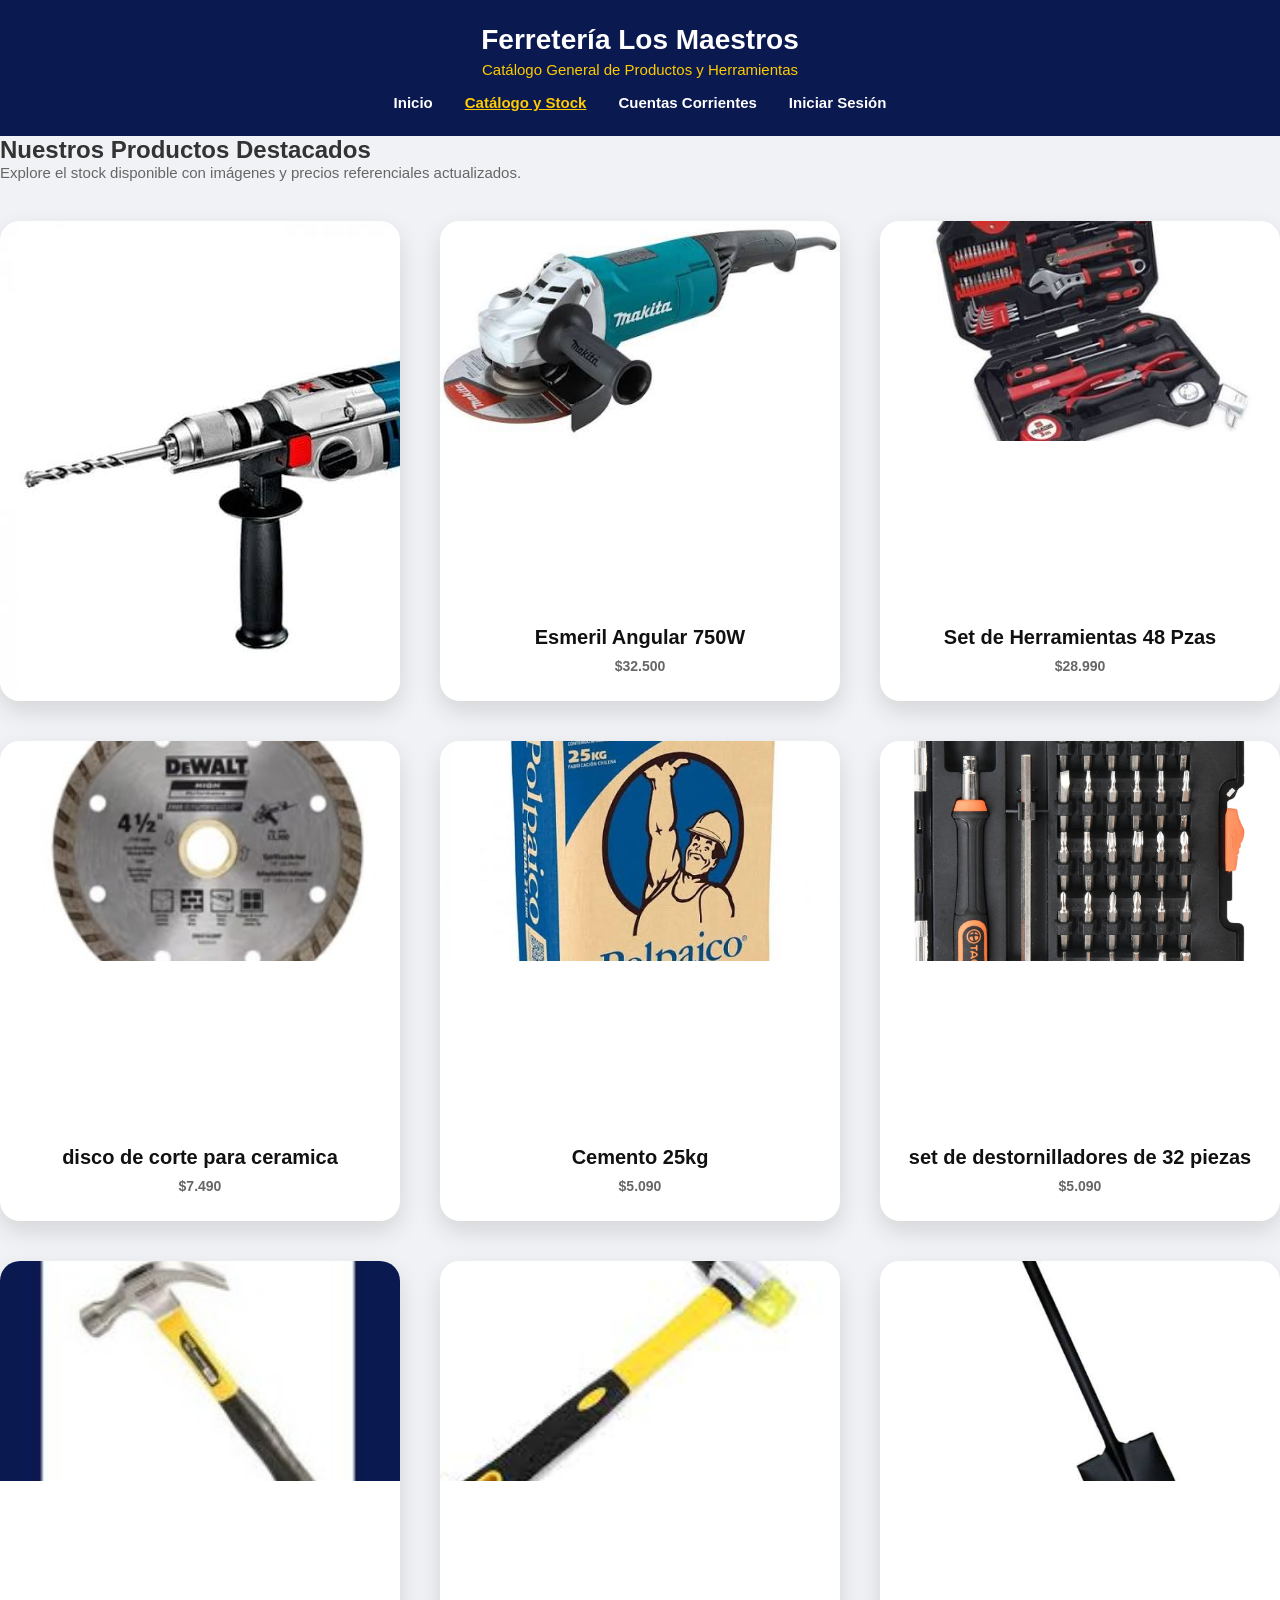
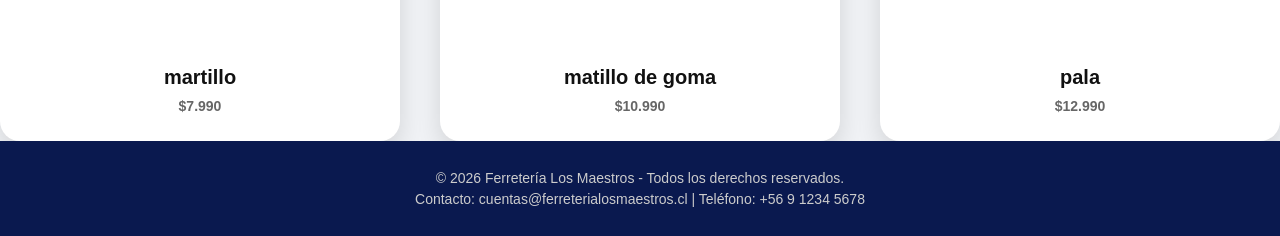
==== catalogo.html @ 4f28cb75 "termino de los html" ====
<!DOCTYPE html>
<html lang="es">
<head>
    <meta charset="UTF-8">
    <meta name="viewport" content="width=device-width, initial-scale=1.0">
    <title>Catálogo y Stock - Ferretería Los Maestros</title>
    <link rel="stylesheet" href="css/style.css">
    <script src="js/funciones.js" defer></script>
</head>
<body class="body-catalogo">

    <header class="site-header">
        <div class="header-container">
            <h1>Ferretería <strong>Los Maestros</strong></h1>
            <p>Catálogo General de Productos y Herramientas</p>
            
            <nav>
                <ul>
                    <li><a href="index.html">Inicio</a></li>
                    <li><a href="catalogo.html" class="active">Catálogo y Stock</a></li>
                    <li><a href="cuentas.html">Cuentas Corrientes</a></li>
                    <li><a href="login.html">Iniciar Sesión</a></li>
                </ul>
            </nav>
        </div>
    </header>

    <main class="menu-catalogo">
        <h2>Nuestros Productos Destacados</h2>
        <p class="sub-catalogo">Explore el stock disponible con imágenes y precios referenciales actualizados.</p>
        <div class="catalogo-grid">

            <article class="producto">
                <div class="producto-imgr">
                    <img src="img/taladro_percutor.jpg" alt="Taladro Percutor">
                </div>
                <div class="producto-info">
                    <h3>Taladro Percutor Profesional</h3>
                    <p class="precio">$45.990</p>
                </div>
            </article>

            <article class="producto">
                <div class="producto-img">
                    <img src="img/esmeril_angular.jpg" alt="Esmeril Angular">
                </div>
                <div class="producto-info">
                    <h3>Esmeril Angular 750W</h3>
                    <p class="precio">$32.500</p>
                </div>
            </article>

            <article class="producto">
                <div class="producto-img">
                    <img src="img/set_herramientas_48.jpg" alt="Set de Herramientas">
                </div>
                <div class="producto-info">
                    <h3>Set de Herramientas 48 Pzas</h3>
                    <p class="precio">$28.990</p>
                </div>
            </article>

           <article class="producto">
                <div class="producto-img">
                    <img src="img/disco_ceramica.jpg" alt="Set de Herramientas">
                </div>
                <div class="producto-info">
                    <h3>disco de corte para ceramica</h3>
                    <p class="precio">$7.490</p>
                </div>
            </article>

            <article class="producto">
                <div class="producto-img">
                    <img src="img/cemento_25kg.jpg" alt="Set de Herramientas">
                </div>
                <div class="producto-info">
                    <h3>Cemento 25kg</h3>
                    <p class="precio">$5.090</p>
                </div>
            </article>

            <article class="producto">
                <div class="producto-img">
                    <img src="img/destornilladores_32pz.jpg" alt="Set de Herramientas">
                </div>
                <div class="producto-info">
                    <h3>set de destornilladores de 32 piezas</h3>
                    <p class="precio">$5.090</p>
                </div>
            </article>

            <article class="producto">
                <div class="producto-img">
                    <img src="img/martillo.jpg" alt="Set de Herramientas">
                </div>
                <div class="producto-info">
                    <h3>martillo</h3>
                    <p class="precio">$7.990</p>
                </div>
            </article>

            <article class="producto">
                <div class="producto-img">
                    <img src="img/martillo-goma.jpg" alt="Set de Herramientas">
                </div>
                <div class="producto-info">
                    <h3>matillo de goma</h3>
                    <p class="precio">$10.990</p>
                </div>
            </article>

            <article class="producto">
                <div class="producto-img">
                    <img src="img/pala.jpg" alt="Set de Herramientas">
                </div>
                <div class="producto-info">
                    <h3>pala</h3>
                    <p class="precio">$12.990</p>
                </div>
            </article>

        </div>
    </main>

    <footer class="footer">
        <p>&copy; 2026 Ferretería Los Maestros - Todos los derechos reservados.</p>
        <p>Contacto: cuentas@ferreterialosmaestros.cl | Teléfono: +56 9 1234 5678</p>
    </footer>

</body>
</html>
---- css/style.css ----
* {
    box-sizing: border-box;
    margin: 0;
    padding: 0;
}

body {
    font-family: 'Segoe UI', Tahoma, Geneva, Verdana, sans-serif;
    background-color: #f0f2f5;
    color: #333;
    display: flex;
    flex-direction: column;
    min-height: 100vh;
}

/* encabezado */
.site-header {
    background-color: #0a194f;
    color: #ffffff;
    padding: 24px 32px;
    text-align: center;
}

.site-header h1 {
    margin: 0;
    font-size: 28px;
}

.site-header p {
    margin: 5px 0 16px 0;
    color: #ffcc00;
    font-size: 15px;
}

.site-header nav ul {
    list-style: none;
    padding: 0;
    margin: 0;
    display: flex;
    justify-content: center;
    gap: 32px;
}

.site-header nav a {
    color: #ffffff;
    text-decoration: none;
    font-size: 15px;
    font-weight: 600;
}

.site-header nav a:hover, 
.site-header nav a.active {
    color: #ffcc00;
    text-decoration: underline;
}

/* index (pagina principal*/
.main-index {
    flex: 1;
    max-width: 1200px;
    width: 100%;
    margin: 40px auto;
    padding: 0 24px;
    box-sizing: border-box;
    text-align: center;
}

.main-index h2 {
    color: #0a194f;
    font-size: 28px;
    margin-bottom: 8px;
}

.sub-index {
    color: #666;
    font-size: 15px;
    margin-bottom: 40px;
}

.index-grid {
    display: grid;
    grid-template-columns: repeat(auto-fit, minmax(360px, 1fr));
    gap: 40px;
    justify-content: center;
}

.index {
    background: #ffffff;
    border-radius: 20px;
    overflow: hidden;
    box-shadow: 0 10px 25px rgba(0, 0, 0, 0.12);
    display: flex;
    flex-direction: column;
    justify-content: space-between;
    width: 100%;
    max-width: 400px;
    height: 480px;
    margin: 0 auto;
    transition: transform 0.2s ease;
}

.index-card:hover {
    transform: translateY(-5px);
}

.index-img {
    width: 100%;
    height: 220px;
    background-color: #e2e8f0;
    overflow: hidden;
}

.index-img img {
    width: 100%;
    height: 100%;
    object-fit: cover;
}

.index-info {
    padding: 20px 24px 24px 24px;
    display: flex;
    flex-direction: column;
    align-items: center;
    gap: 8px;
    text-align: center;
}

.index-info h3 {
    margin: 0;
    font-size: 20px;
    color: #111;
    font-weight: 600;
}

.index-info p {
    color: #666;
    font-size: 14px;
    margin: 0 0 12px 0;
    line-height: 1.4;
}

.btn-index {
    background: #0a194f;
    color: #fff;
    text-decoration: none;
    padding: 10px 24px;
    font-size: 14px;
    font-weight: 600;
    border-radius: 6px;
    display: inline-block;
    transition: background 0.2s ease;
}

.btn-index:hover {
    background: #1e3a8a;
}

/* catalogo */
.main-catalogo {
    flex: 1;
    max-width: 1200px;
    width: 100%;
    margin: 40px auto;
    padding: 0 24px;
    box-sizing: border-box;
    text-align: center;
}

.main-catalogo h2 {
    color: #0a194f;
    font-size: 28px;
    margin-bottom: 8px;
}

.sub-catalogo {
    color: #666;
    font-size: 15px;
    margin-bottom: 40px;
}

.catalogo-grid {
    display: grid;
    grid-template-columns: repeat(auto-fit, minmax(360px, 1fr));
    gap: 40px;
    justify-content: center;
}

.producto {
    background: #ffffff;
    border-radius: 20px;
    overflow: hidden;
    box-shadow: 0 10px 25px rgba(0, 0, 0, 0.12);
    display: flex;
    flex-direction: column;
    justify-content: space-between;
    width: 100%;
    max-width: 400px;
    height: 480px;
    margin: 0 auto;
    transition: transform 0.2s ease;
}

.producto:hover {
    transform: translateY(-5px);
}

.producto-img {
    width: 100%;
    height: 220px;
    background-color: #e2e8f0;
    overflow: hidden;
}

.producto-img img {
    width: 100%;
    height: 100%;
    object-fit: cover;
}

.producto-info {
    padding: 20px 24px 24px 24px;
    display: flex;
    flex-direction: column;
    align-items: center;
    gap: 8px;
    text-align: center;
}

.producto-info h3 {
    margin: 0;
    font-size: 20px;
    color: #111;
    font-weight: 600;
}

.producto-info p {
    color: #666;
    font-size: 14px;
    margin: 0;
    line-height: 1.4;
}

.precio {
    font-size: 22px;
    font-weight: bold;
    color: #0a194f;
    margin: 4px 0;
}

.btn-catalogo {
    background: #0a194f;
    color: #fff;
    text-decoration: none;
    padding: 10px 24px;
    font-size: 14px;
    font-weight: 600;
    border-radius: 6px;
    display: inline-block;
    width: 100%;
    box-sizing: border-box;
    transition: background 0.2s ease;
}

.btn-catalogo:hover {
    background: #1e3a8a;
}

/* cuenta corriente */
.main-content {
    flex: 1;
    max-width: 1100px;
    width: 100%;
    margin: 40px auto;
    padding: 0 24px;
    box-sizing: border-box;
}

.seccion-cuentas h2 {
    color: #0a194f;
    font-size: 26px;
    margin-bottom: 5px;
}

.seccion-cuentas > p {
    color: #666;
    margin-bottom: 32px;
}

.resumen {
    display: grid;
    grid-template-columns: repeat(auto-fit, minmax(250px, 1fr));
    gap: 24px;
    margin-bottom: 40px;
}

.dato {
    background: #ffffff;
    padding: 24px;
    border-radius: 6px;
    box-shadow: 0 2px 8px rgba(0,0,0,0.08);
    border-left: 4px solid #0a194f;
}

.dato h3 {
    margin: 0 0 8px 0;
    font-size: 14px;
    color: #555;
    text-transform: uppercase;
}

.dato .monto {
    margin: 0;
    font-size: 24px;
    font-weight: bold;
    color: #0a194f;
}

.dato .monto.deuda {
    color: #e60000;
}

.dato .estado {
    margin: 0;
    font-size: 19px;
    font-weight: bold;
    color: #2e7d32;
}

.tabla-contenedor {
    background: #ffffff;
    padding: 24px;
    border-radius: 6px;
    box-shadow: 0 2px 8px rgba(0,0,0,0.08);
}

.tabla-contenedor h3 {
    margin-top: 0;
    margin-bottom: 20px;
    color: #0a194f;
    font-size: 19px;
}

.tabla-datos {
    width: 100%;
    border-collapse: collapse;
    text-align: left;
    font-size: 14px;
}

.tabla-datos th, 
.tabla-datos td {
    padding: 12px 16px;
    border-bottom: 1px solid #e0e0e0;
}

.tabla-datos th {
    background-color: #f8f9fa;
    color: #0a194f;
    font-weight: 600;
}

.tabla-datos .cargo {
    color: #e60000;
    font-weight: 600;
}

.tabla-datos .abono {
    color: #2e7d32;
    font-weight: 600;
}

/* login */
body.body-login {
    margin: 0;
    min-height: 100vh;
    display: flex;
    justify-content: center;
    align-items: center;
    background: linear-gradient(135deg, #0a194f 0%, #1e3a8a 100%);
}

.login-wrapper {
    display: flex;
    gap: 80px;
    max-width: 1150px;
    padding: 32px;
    box-sizing: border-box;
    align-items: center;
}

.login-left-column {
    display: flex;
    flex-direction: column;
}

.login-card {
    background: #fff;
    width: 440px;
    height: 440px;
    padding: 36px 44px;
    box-sizing: border-box;
    box-shadow: 0 4px 25px rgba(0,0,0,0.5);
    display: flex;
    flex-direction: column;
    justify-content: space-between;
}

.login-card h1 { 
    font-size: 22px; 
    color: #111; 
    margin: 0 0 8px 0; 
    font-weight: 600; 
}

.logo-texto { 
    font-size: 15px; 
    color: #0a194f; 
}

.login-card fieldset { 
    border: none; 
    padding: 0; 
    margin: 0; 
}

.login-card legend { 
    display: none; 
}

.input-group { 
    margin-bottom: 12px; 
}

.input-group label { 
    display: block; 
    font-size: 12px; 
    color: #555; 
    margin-bottom: 4px; 
}

.input-group input {
    width: 100%;
    padding: 5px 0;
    border: none;
    border-bottom: 1px solid #111;
    background: transparent;
    font-size: 14px;
    outline: none;
    box-sizing: border-box;
}

.input-group input:focus { 
    border-bottom: 2px solid #005a9e; 
}

.recuperar-link { 
    margin: 6px 0 12px 0; 
}

.recuperar-link a, .login-footer-strip a { 
    text-decoration: none; 
    font-size: 13px; 
}

.recuperar-link a { 
    color: #005a9e; 
}

.recuperar-link a:hover, .login-footer-strip a:hover { 
    text-decoration: underline; 
}

.login-card .btn-submit {
    background: #005a9e;
    color: #fff;
    border: none;
    padding: 8px 28px;
    font-size: 14px;
    cursor: pointer;
    float: right;
}

.login-card .btn-submit:hover { 
    background: #004578; 
}

.login-footer-strip {
    background: #fff;
    width: 440px;
    padding: 15px 44px;
    margin-top: 10px;
    box-shadow: 0 4px 25px rgba(0,0,0,0.3);
    box-sizing: border-box;
}

.login-footer-strip a { 
    color: #111; 
    font-size: 14px; 
}

.login-info {
    color: #fff;
    max-width: 340px;
}

.badge-recuerda {
    background: #ffcc00;
    color: #0a194f;
    padding: 5px 12px;
    font-weight: bold;
    font-size: 14px;
    border-radius: 2px;
    margin-bottom: 16px;
    display: inline-block;
}

.login-info h2 { 
    font-size: 27px; 
    margin: 0 0 8px 0; 
}

.login-info p { 
    color: #ddd; 
    font-size: 14px; 
    line-height: 1.4; 
}

input.campo-error,
textarea.campo-error {
    border: 2px solid #e60000;
    background-color: white;
}

/* pie de pagina */
.footer {
    background-color: #0a194f;
    color: #ccc;
    text-align: center;
    padding: 24px;
    font-size: 14px;
    margin-top: auto;
}

.footer p {
    margin: 5px 0;
}
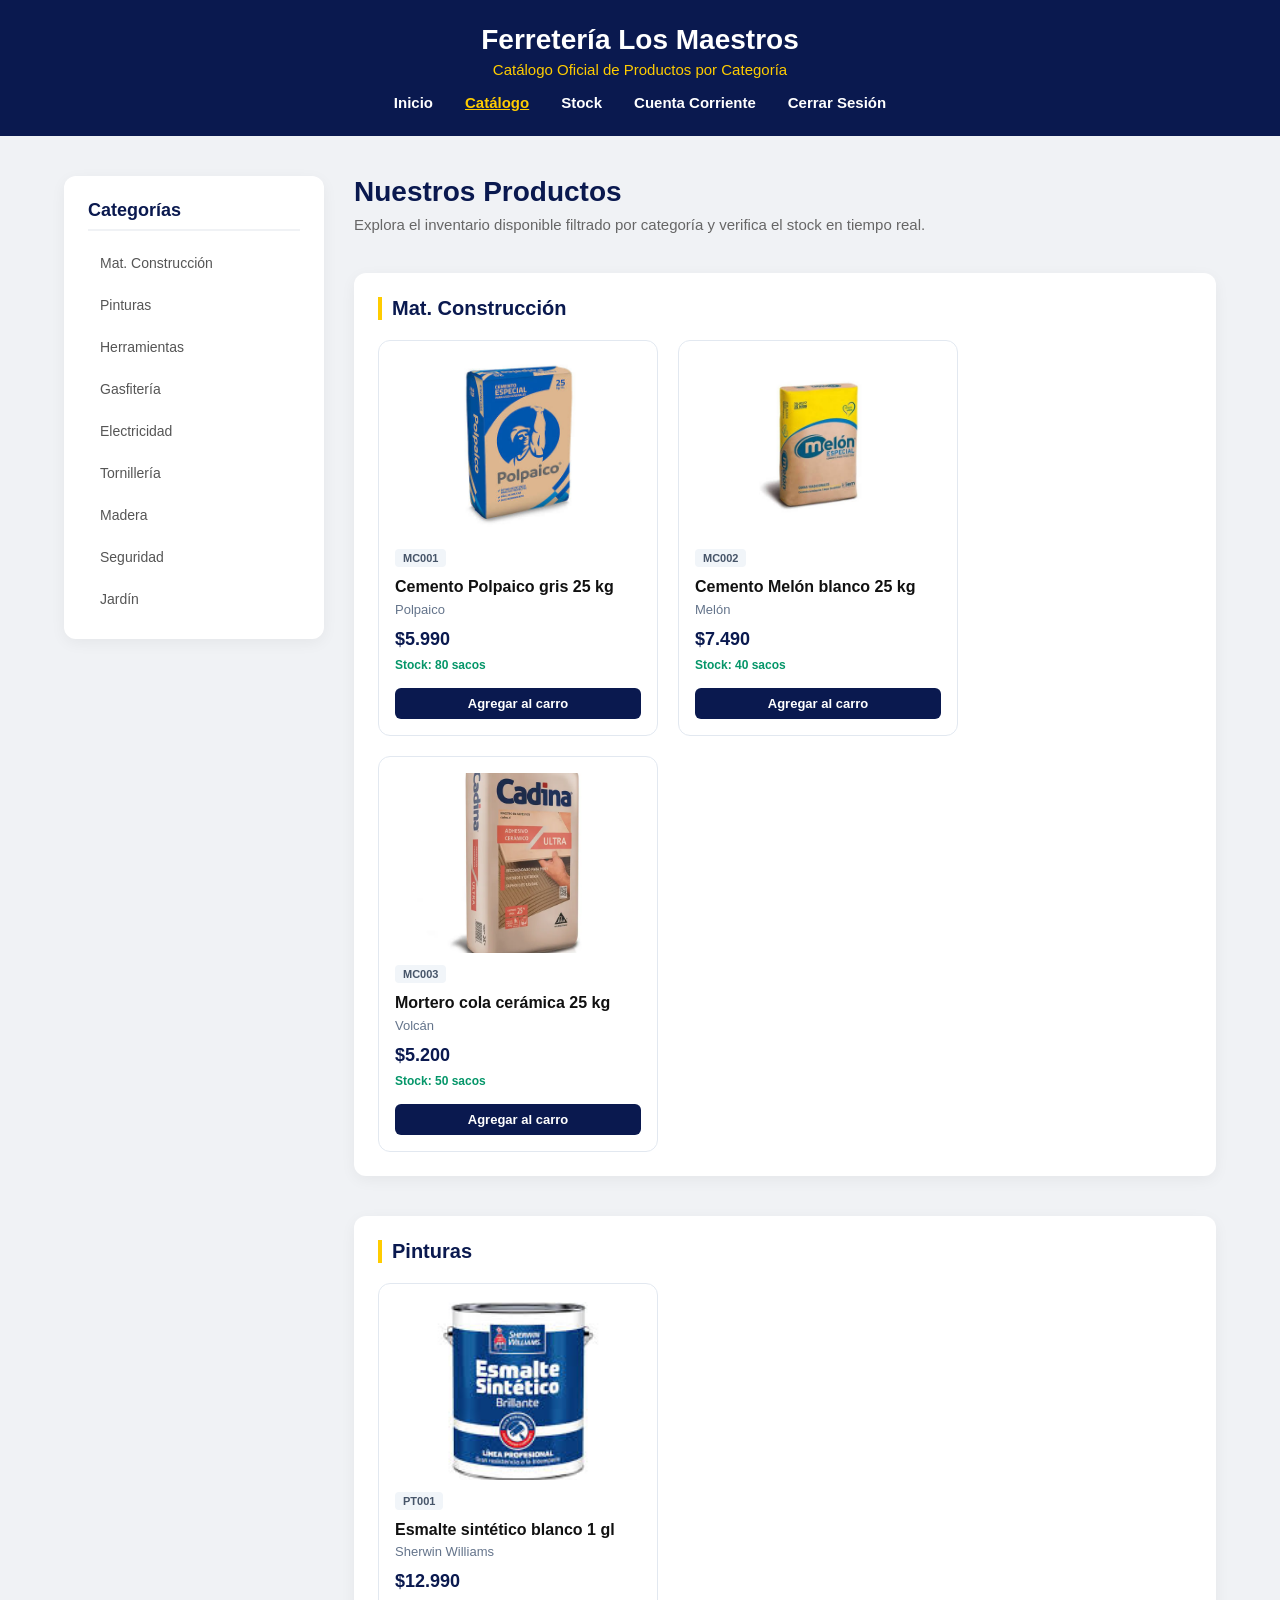
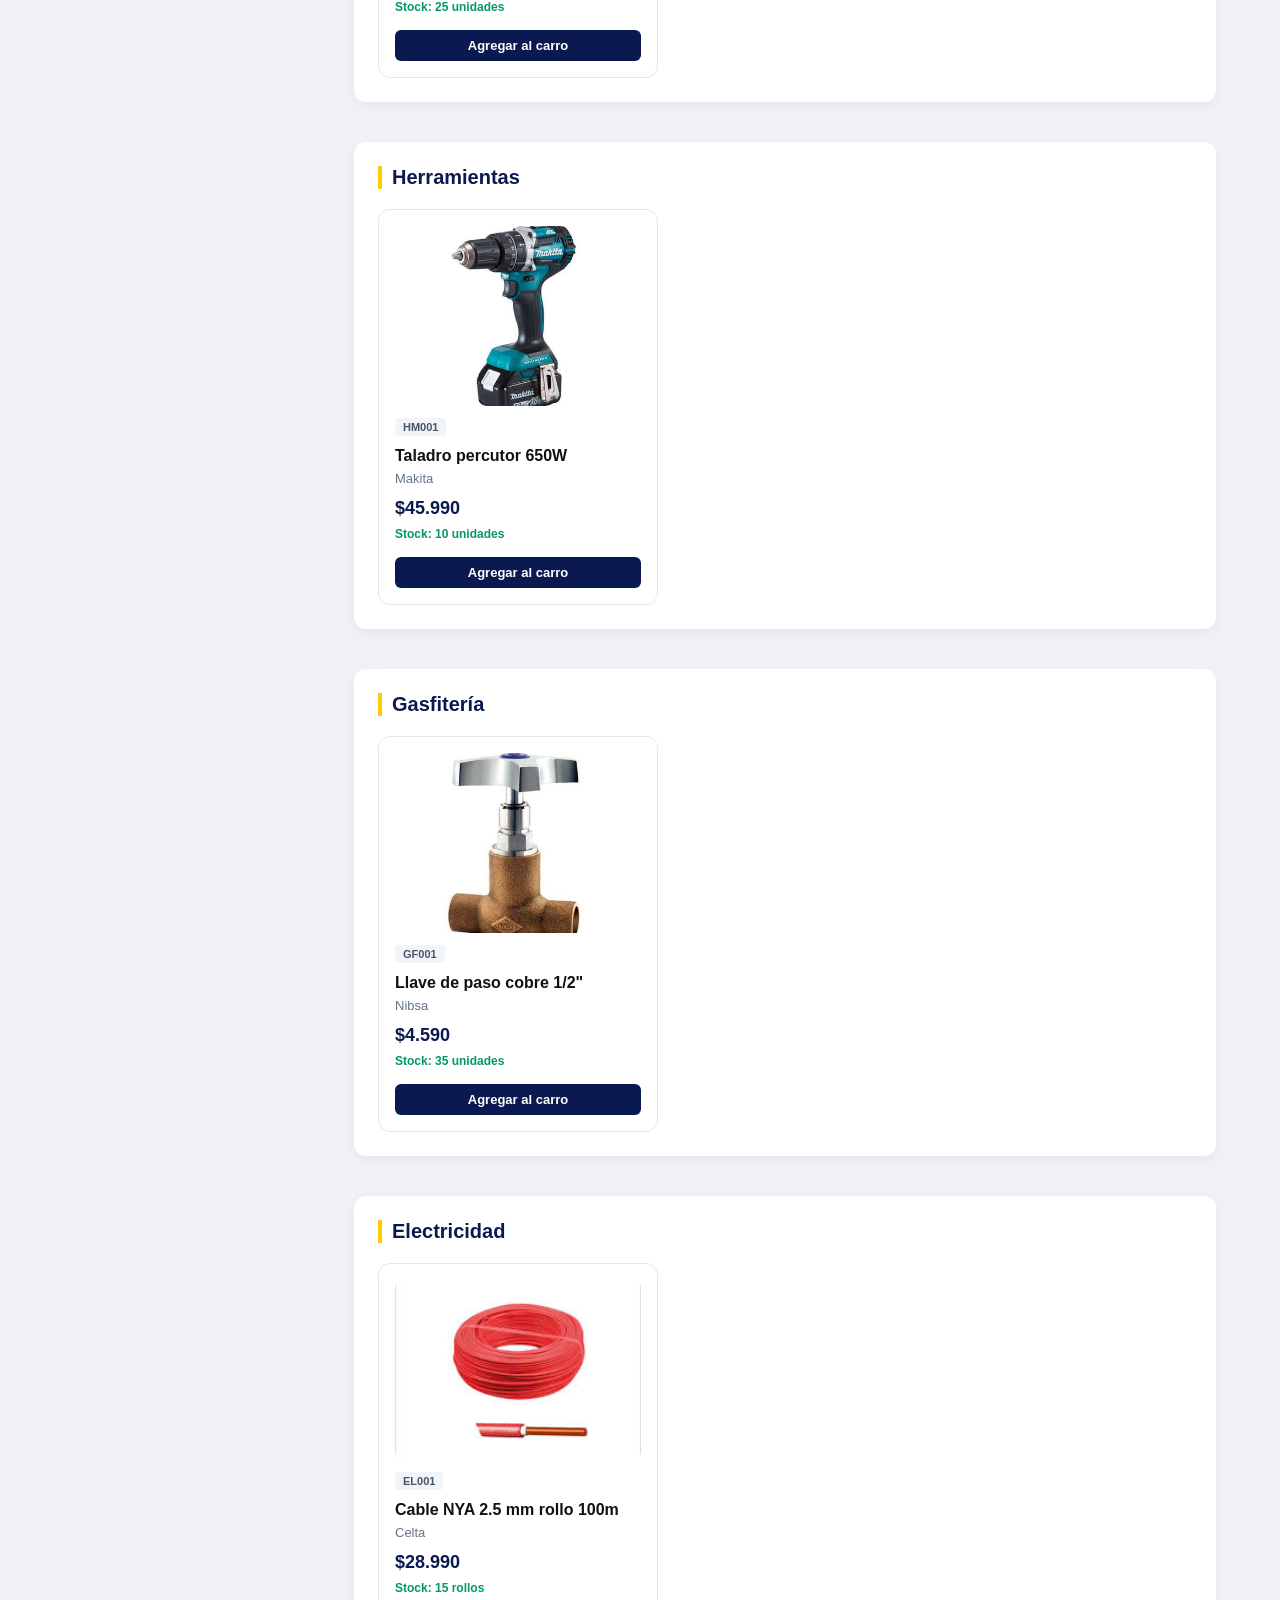
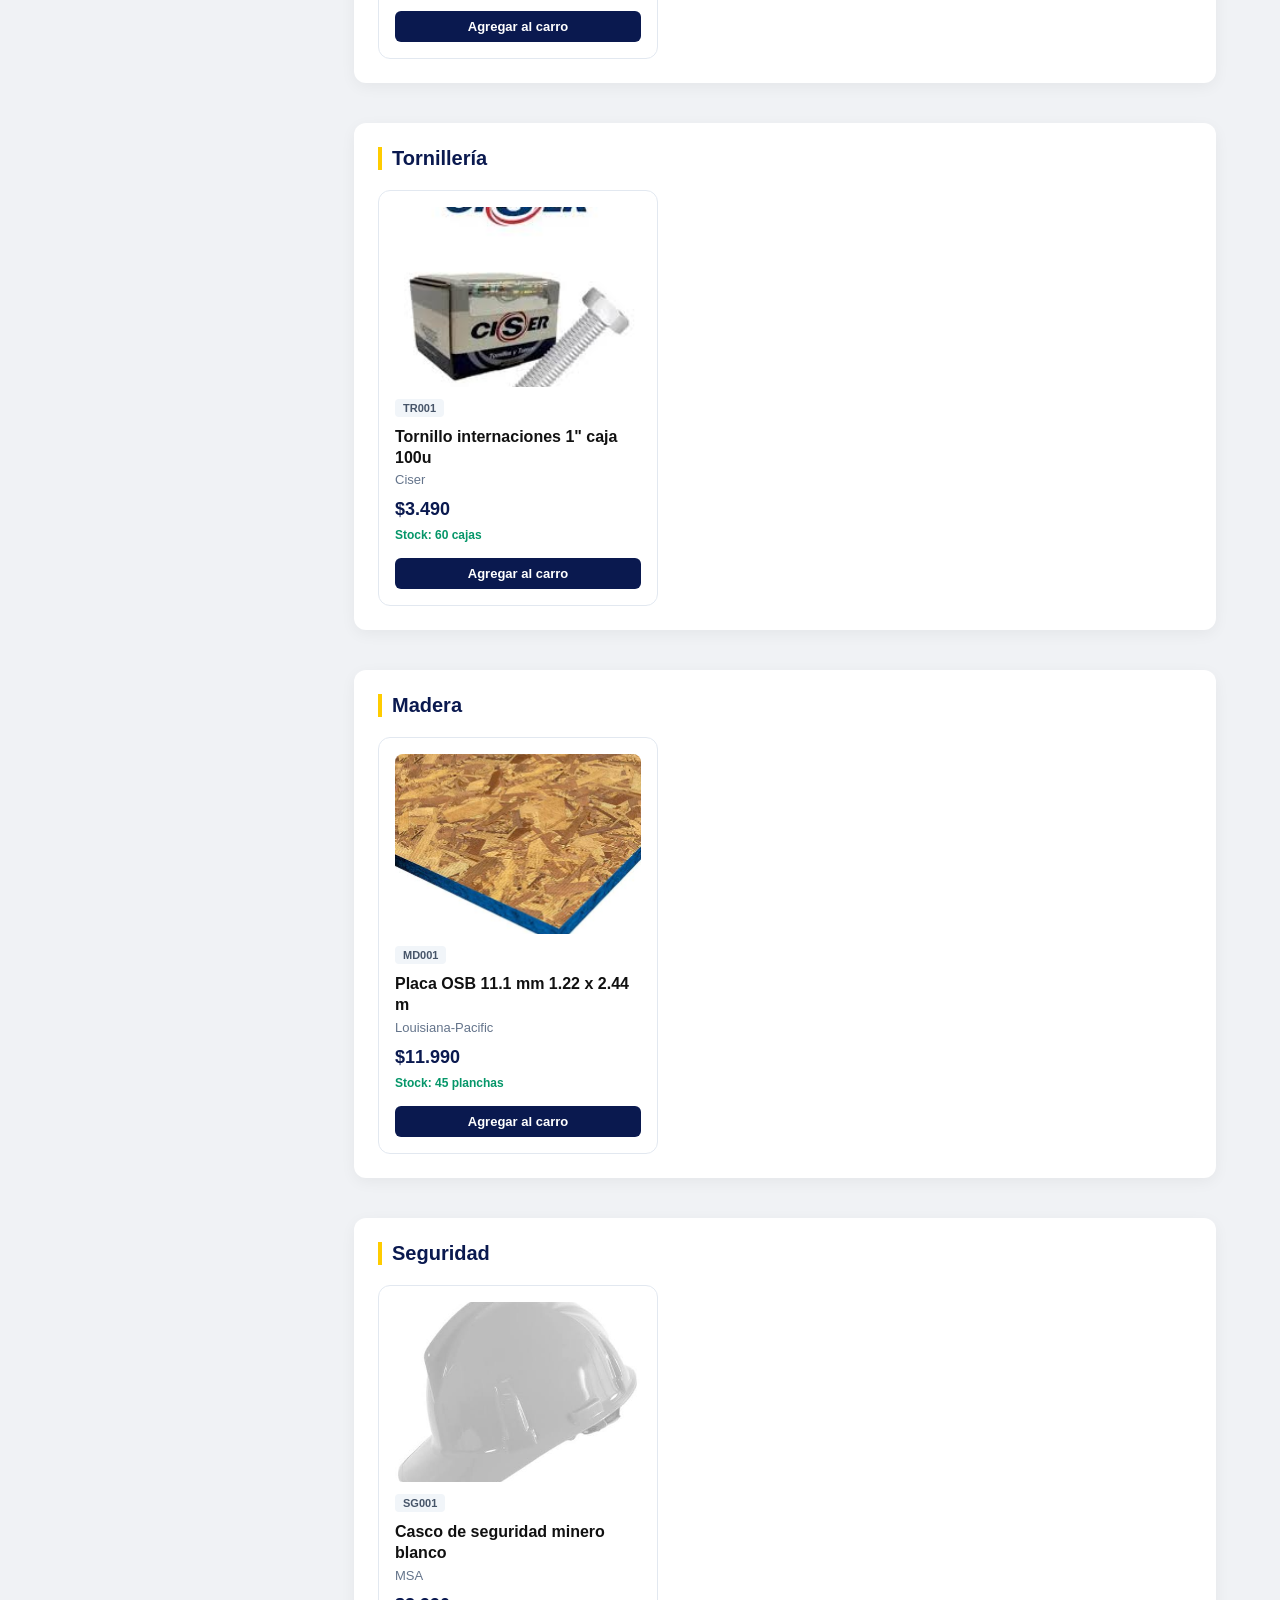
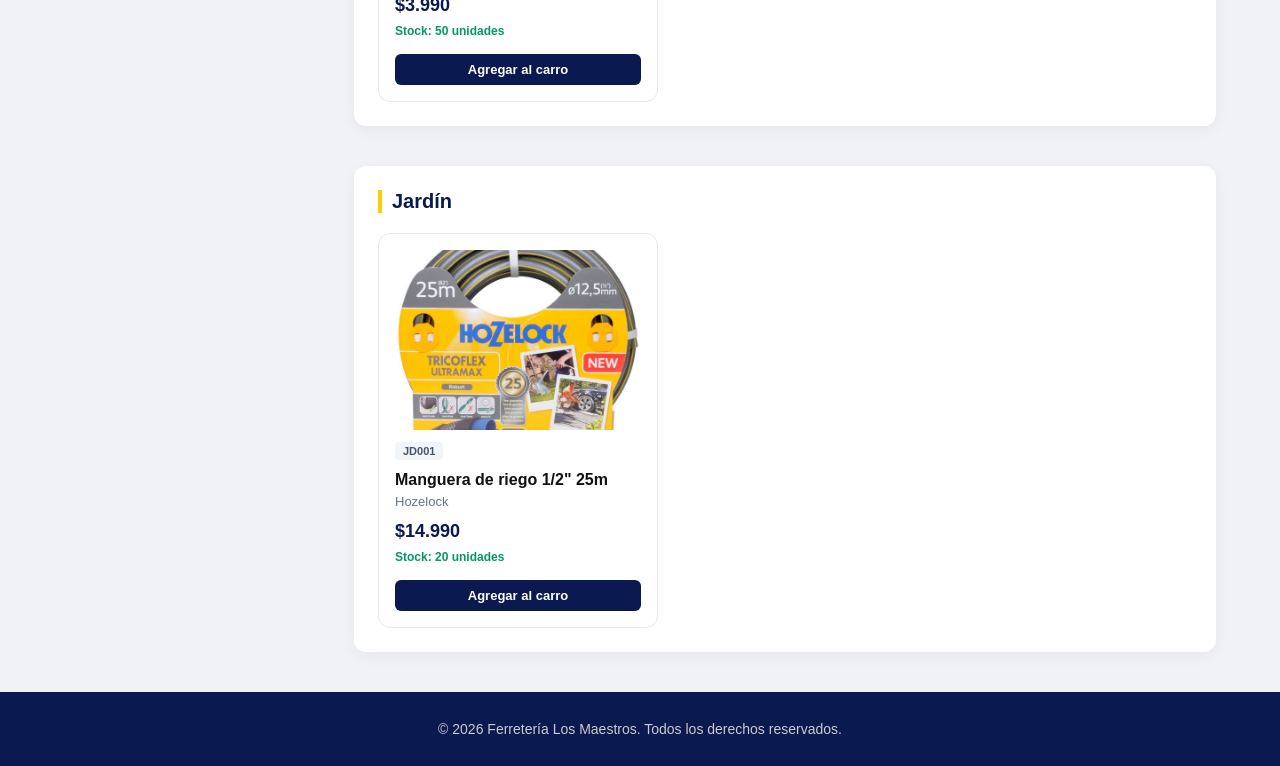
==== commit 37bca675: "modificaciones de diseño" ====
--- a/catalogo.html
+++ b/catalogo.html
@@ -3,129 +3,238 @@
 <head>
     <meta charset="UTF-8">
     <meta name="viewport" content="width=device-width, initial-scale=1.0">
-    <title>Catálogo y Stock - Ferretería Los Maestros</title>
+    <title>Catálogo de Productos - Ferretería Los Maestros</title>
     <link rel="stylesheet" href="css/style.css">
     <script src="js/funciones.js" defer></script>
 </head>
-<body class="body-catalogo">
-
+<body>
     <header class="site-header">
-        <div class="header-container">
-            <h1>Ferretería <strong>Los Maestros</strong></h1>
-            <p>Catálogo General de Productos y Herramientas</p>
-            
-            <nav>
-                <ul>
-                    <li><a href="index.html">Inicio</a></li>
-                    <li><a href="catalogo.html" class="active">Catálogo y Stock</a></li>
-                    <li><a href="cuentas.html">Cuentas Corrientes</a></li>
-                    <li><a href="login.html">Iniciar Sesión</a></li>
-                </ul>
-            </nav>
-        </div>
+        <h1>Ferretería Los Maestros</h1>
+        <p>Catálogo Oficial de Productos por Categoría</p>
+        <nav>
+            <ul>
+                <li><a href="index.html">Inicio</a></li>
+                <li><a href="catalogo.html" class="active">Catálogo</a></li>
+                <li><a href="stock.html">Stock</a></li>
+                <li><a href="cuenta-corriente.html">Cuenta Corriente</a></li>
+                <li><a href="login.html">Cerrar Sesión</a></li>
+            </ul>
+        </nav>
     </header>
 
-    <main class="menu-catalogo">
-        <h2>Nuestros Productos Destacados</h2>
-        <p class="sub-catalogo">Explore el stock disponible con imágenes y precios referenciales actualizados.</p>
-        <div class="catalogo-grid">
-
-            <article class="producto">
-                <div class="producto-imgr">
-                    <img src="img/taladro_percutor.jpg" alt="Taladro Percutor">
-                </div>
-                <div class="producto-info">
-                    <h3>Taladro Percutor Profesional</h3>
-                    <p class="precio">$45.990</p>
-                </div>
-            </article>
-
-            <article class="producto">
-                <div class="producto-img">
-                    <img src="img/esmeril_angular.jpg" alt="Esmeril Angular">
-                </div>
-                <div class="producto-info">
-                    <h3>Esmeril Angular 750W</h3>
-                    <p class="precio">$32.500</p>
-                </div>
-            </article>
-
-            <article class="producto">
-                <div class="producto-img">
-                    <img src="img/set_herramientas_48.jpg" alt="Set de Herramientas">
-                </div>
-                <div class="producto-info">
-                    <h3>Set de Herramientas 48 Pzas</h3>
-                    <p class="precio">$28.990</p>
-                </div>
-            </article>
-
-           <article class="producto">
-                <div class="producto-img">
-                    <img src="img/disco_ceramica.jpg" alt="Set de Herramientas">
-                </div>
-                <div class="producto-info">
-                    <h3>disco de corte para ceramica</h3>
-                    <p class="precio">$7.490</p>
-                </div>
-            </article>
-
-            <article class="producto">
-                <div class="producto-img">
-                    <img src="img/cemento_25kg.jpg" alt="Set de Herramientas">
-                </div>
-                <div class="producto-info">
-                    <h3>Cemento 25kg</h3>
-                    <p class="precio">$5.090</p>
-                </div>
-            </article>
-
-            <article class="producto">
-                <div class="producto-img">
-                    <img src="img/destornilladores_32pz.jpg" alt="Set de Herramientas">
-                </div>
-                <div class="producto-info">
-                    <h3>set de destornilladores de 32 piezas</h3>
-                    <p class="precio">$5.090</p>
-                </div>
-            </article>
-
-            <article class="producto">
-                <div class="producto-img">
-                    <img src="img/martillo.jpg" alt="Set de Herramientas">
-                </div>
-                <div class="producto-info">
-                    <h3>martillo</h3>
-                    <p class="precio">$7.990</p>
-                </div>
-            </article>
-
-            <article class="producto">
-                <div class="producto-img">
-                    <img src="img/martillo-goma.jpg" alt="Set de Herramientas">
-                </div>
-                <div class="producto-info">
-                    <h3>matillo de goma</h3>
-                    <p class="precio">$10.990</p>
-                </div>
-            </article>
-
-            <article class="producto">
-                <div class="producto-img">
-                    <img src="img/pala.jpg" alt="Set de Herramientas">
-                </div>
-                <div class="producto-info">
-                    <h3>pala</h3>
-                    <p class="precio">$12.990</p>
-                </div>
-            </article>
+    <main class="catalogo-container">
+        
+        <aside class="categorias-sidebar">
+            <h3>Categorías</h3>
+            <ul class="lista-categorias">
+                <li><a href="#mat-construccion" class="cat-link">Mat. Construcción</a></li>
+                <li><a href="#pinturas" class="cat-link">Pinturas</a></li>
+                <li><a href="#herramientas" class="cat-link">Herramientas</a></li>
+                <li><a href="#gasfiteria" class="cat-link">Gasfitería</a></li>
+                <li><a href="#electricidad" class="cat-link">Electricidad</a></li>
+                <li><a href="#tornilleria" class="cat-link">Tornillería</a></li>
+                <li><a href="#madera" class="cat-link">Madera</a></li>
+                <li><a href="#seguridad" class="cat-link">Seguridad</a></li>
+                <li><a href="#jardin" class="cat-link">Jardín</a></li>
+            </ul>
+        </aside>
+
+        <div class="catalogo-contenido">
+            <div class="catalogo-header-titulo">
+                <h2>Nuestros Productos</h2>
+                <p>Explora el inventario disponible filtrado por categoría y verifica el stock en tiempo real.</p>
+            </div>
+
+            <!-- 1. Mat. Construcción -->
+            <section id="mat-construccion" class="categoria-grupo">
+                <h3>Mat. Construcción</h3>
+                <div class="grid-productos">
+                    <div class="producto-card">
+                        <div class="producto-img">
+                            <img src="img/cemento-polpaico.jpg" alt="Cemento Polpaico gris 25 kg">
+                        </div>
+                        <span class="codigo-badge">MC001</span>
+                        <h4>Cemento Polpaico gris 25 kg</h4>
+                        <p class="marca">Polpaico</p>
+                        <p class="precio">$5.990</p>
+                        <span class="stock-disponible">Stock: 80 sacos</span>
+                        <button class="btn-agregar">Agregar al carro</button>
+                    </div>
+                    <div class="producto-card">
+                        <div class="producto-img">
+                            <img src="img/cemento-melon.jpg" alt="Cemento Melón blanco 25 kg">
+                        </div>
+                        <span class="codigo-badge">MC002</span>
+                        <h4>Cemento Melón blanco 25 kg</h4>
+                        <p class="marca">Melón</p>
+                        <p class="precio">$7.490</p>
+                        <span class="stock-disponible">Stock: 40 sacos</span>
+                        <button class="btn-agregar">Agregar al carro</button>
+                    </div>
+                    <div class="producto-card">
+                        <div class="producto-img">
+                            <img src="img/mortero-cola-ceramica.webp" alt="Mortero cola cerámica 25 kg">
+                        </div>
+                        <span class="codigo-badge">MC003</span>
+                        <h4>Mortero cola cerámica 25 kg</h4>
+                        <p class="marca">Volcán</p>
+                        <p class="precio">$5.200</p>
+                        <span class="stock-disponible">Stock: 50 sacos</span>
+                        <button class="btn-agregar">Agregar al carro</button>
+                    </div>
+                </div>
+            </section>
+
+            <!-- 2. Pinturas -->
+            <section id="pinturas" class="categoria-grupo">
+                <h3>Pinturas</h3>
+                <div class="grid-productos">
+                    <div class="producto-card">
+                        <div class="producto-img">
+                            <img src="img/esmalte-sintetico.jpg" alt="Esmalte sintético blanco 1 gl">
+                        </div>
+                        <span class="codigo-badge">PT001</span>
+                        <h4>Esmalte sintético blanco 1 gl</h4>
+                        <p class="marca">Sherwin Williams</p>
+                        <p class="precio">$12.990</p>
+                        <span class="stock-disponible">Stock: 25 unidades</span>
+                        <button class="btn-agregar">Agregar al carro</button>
+                    </div>
+                </div>
+            </section>
+
+            <!-- 3. Herramientas -->
+            <section id="herramientas" class="categoria-grupo">
+                <h3>Herramientas</h3>
+                <div class="grid-productos">
+                    <div class="producto-card">
+                        <div class="producto-img">
+                            <img src="img/Taladro-percutor.jpg" alt="Taladro percutor 650W">
+                        </div>
+                        <span class="codigo-badge">HM001</span>
+                        <h4>Taladro percutor 650W</h4>
+                        <p class="marca">Makita</p>
+                        <p class="precio">$45.990</p>
+                        <span class="stock-disponible">Stock: 10 unidades</span>
+                        <button class="btn-agregar">Agregar al carro</button>
+                    </div>
+                </div>
+            </section>
+
+            <!-- 4. Gasfitería -->
+            <section id="gasfiteria" class="categoria-grupo">
+                <h3>Gasfitería</h3>
+                <div class="grid-productos">
+                    <div class="producto-card">
+                        <div class="producto-img">
+                            <img src="img/Llave-paso-cobre.jpg" alt="Llave de paso cobre 1/2&quot;">
+                        </div>
+                        <span class="codigo-badge">GF001</span>
+                        <h4>Llave de paso cobre 1/2"</h4>
+                        <p class="marca">Nibsa</p>
+                        <p class="precio">$4.590</p>
+                        <span class="stock-disponible">Stock: 35 unidades</span>
+                        <button class="btn-agregar">Agregar al carro</button>
+                    </div>
+                </div>
+            </section>
+
+            <!-- 5. Electricidad -->
+            <section id="electricidad" class="categoria-grupo">
+                <h3>Electricidad</h3>
+                <div class="grid-productos">
+                    <div class="producto-card">
+                        <div class="producto-img">
+                            <img src="img/Cable-rollo-100m.jpg" alt="Cable NYA 2.5 mm rollo 100m">
+                        </div>
+                        <span class="codigo-badge">EL001</span>
+                        <h4>Cable NYA 2.5 mm rollo 100m</h4>
+                        <p class="marca">Celta</p>
+                        <p class="precio">$28.990</p>
+                        <span class="stock-disponible">Stock: 15 rollos</span>
+                        <button class="btn-agregar">Agregar al carro</button>
+                    </div>
+                </div>
+            </section>
+
+            <!-- 6. Tornillería -->
+            <section id="tornilleria" class="categoria-grupo">
+                <h3>Tornillería</h3>
+                <div class="grid-productos">
+                    <div class="producto-card">
+                        <div class="producto-img">
+                            <img src="img/Tornillo-caja-100u.jpg" alt="Tornillo internaciones 1&quot; caja 100u">
+                        </div>
+                        <span class="codigo-badge">TR001</span>
+                        <h4>Tornillo internaciones 1" caja 100u</h4>
+                        <p class="marca">Ciser</p>
+                        <p class="precio">$3.490</p>
+                        <span class="stock-disponible">Stock: 60 cajas</span>
+                        <button class="btn-agregar">Agregar al carro</button>
+                    </div>
+                </div>
+            </section>
+
+            <!-- 7. Madera -->
+            <section id="madera" class="categoria-grupo">
+                <h3>Madera</h3>
+                <div class="grid-productos">
+                    <div class="producto-card">
+                        <div class="producto-img">
+                            <img src="img/Placa-OSB-11.1mm-1.22x2.44m.jpg" alt="Placa OSB 11.1 mm 1.22 x 2.44 m">
+                        </div>
+                        <span class="codigo-badge">MD001</span>
+                        <h4>Placa OSB 11.1 mm 1.22 x 2.44 m</h4>
+                        <p class="marca">Louisiana-Pacific</p>
+                        <p class="precio">$11.990</p>
+                        <span class="stock-disponible">Stock: 45 planchas</span>
+                        <button class="btn-agregar">Agregar al carro</button>
+                    </div>
+                </div>
+            </section>
+
+            <!-- 8. Seguridad -->
+            <section id="seguridad" class="categoria-grupo">
+                <h3>Seguridad</h3>
+                <div class="grid-productos">
+                    <div class="producto-card">
+                        <div class="producto-img">
+                            <img src="img/Casco-de-seguridad-blanco.jpg" alt="Casco de seguridad minero blanco">
+                        </div>
+                        <span class="codigo-badge">SG001</span>
+                        <h4>Casco de seguridad minero blanco</h4>
+                        <p class="marca">MSA</p>
+                        <p class="precio">$3.990</p>
+                        <span class="stock-disponible">Stock: 50 unidades</span>
+                        <button class="btn-agregar">Agregar al carro</button>
+                    </div>
+                </div>
+            </section>
+
+            <!-- 9. Jardín -->
+            <section id="jardin" class="categoria-grupo">
+                <h3>Jardín</h3>
+                <div class="grid-productos">
+                    <div class="producto-card">
+                        <div class="producto-img">
+                            <img src="img/Manguera-25m.jpg" alt="Manguera de riego 1/2&quot; 25m">
+                        </div>
+                        <span class="codigo-badge">JD001</span>
+                        <h4>Manguera de riego 1/2" 25m</h4>
+                        <p class="marca">Hozelock</p>
+                        <p class="precio">$14.990</p>
+                        <span class="stock-disponible">Stock: 20 unidades</span>
+                        <button class="btn-agregar">Agregar al carro</button>
+                    </div>
+                </div>
+            </section>
 
         </div>
     </main>
 
+    <!-- Pie de página -->
     <footer class="footer">
-        <p>&copy; 2026 Ferretería Los Maestros - Todos los derechos reservados.</p>
-        <p>Contacto: cuentas@ferreterialosmaestros.cl | Teléfono: +56 9 1234 5678</p>
+        <p>&copy; 2026 Ferretería Los Maestros. Todos los derechos reservados.</p>
     </footer>
 
 </body>
--- a/css/style.css
+++ b/css/style.css
@@ -1,3 +1,4 @@
+/*===RESET Y ESTILOS GLOBALES===*/
 * {
     box-sizing: border-box;
     margin: 0;
@@ -13,7 +14,7 @@
     min-height: 100vh;
 }
 
-/* encabezado */
+/*===ENCABEZADO===*/
 .site-header {
     background-color: #0a194f;
     color: #ffffff;
@@ -54,7 +55,8 @@
     text-decoration: underline;
 }
 
-/* index (pagina principal*/
+
+/*===PÁGINA PRINCIPAL===*/
 .main-index {
     flex: 1;
     max-width: 1200px;
@@ -84,7 +86,7 @@
     justify-content: center;
 }
 
-.index {
+.index-card {
     background: #ffffff;
     border-radius: 20px;
     overflow: hidden;
@@ -155,60 +157,143 @@
     background: #1e3a8a;
 }
 
-/* catalogo */
-.main-catalogo {
+
+/*===CATÁLOGO Y DISTRIBUCIÓN POR CATEGORÍAS===*/
+.catalogo-container {
     flex: 1;
     max-width: 1200px;
     width: 100%;
     margin: 40px auto;
     padding: 0 24px;
     box-sizing: border-box;
-    text-align: center;
-}
-
-.main-catalogo h2 {
+    display: flex;
+    gap: 30px;
+}
+
+/* Menú lateral para categorías */
+.categorias-sidebar {
+    width: 260px;
+    background: #ffffff;
+    padding: 24px;
+    border-radius: 12px;
+    box-shadow: 0 4px 15px rgba(0, 0, 0, 0.05);
+    height: fit-content;
+    position: sticky;
+    top: 20px;
+}
+
+.categorias-sidebar h3 {
+    color: #0a194f;
+    font-size: 18px;
+    margin-bottom: 16px;
+    border-bottom: 2px solid #f0f2f5;
+    padding-bottom: 8px;
+}
+
+.lista-categorias {
+    list-style: none;
+    padding: 0;
+    margin: 0;
+    display: flex;
+    flex-direction: column;
+    gap: 10px;
+}
+
+.lista-categorias a.cat-link {
+    color: #555;
+    text-decoration: none;
+    font-size: 14px;
+    font-weight: 500;
+    display: block;
+    padding: 8px 12px;
+    border-radius: 6px;
+    transition: all 0.2s ease;
+}
+
+.lista-categorias a.cat-link:hover {
+    background-color: #f0f2f5;
+    color: #0a194f;
+    padding-left: 16px;
+}
+
+/* Contenido principal del catálogo */
+.catalogo-contenido {
+    flex: 1;
+    display: flex;
+    flex-direction: column;
+    gap: 40px;
+}
+
+.catalogo-header-titulo {
+    text-align: left;
+}
+
+.catalogo-header-titulo h2 {
     color: #0a194f;
     font-size: 28px;
     margin-bottom: 8px;
 }
 
-.sub-catalogo {
+.catalogo-header-titulo p {
     color: #666;
     font-size: 15px;
-    margin-bottom: 40px;
-}
-
-.catalogo-grid {
+}
+
+/* Secciones de categorías */
+.categoria-grupo {
+    background: #ffffff;
+    padding: 24px;
+    border-radius: 12px;
+    box-shadow: 0 4px 15px rgba(0, 0, 0, 0.05);
+}
+
+.categoria-grupo > h3 {
+    color: #0a194f;
+    font-size: 20px;
+    margin-bottom: 20px;
+    text-align: left;
+    border-left: 4px solid #ffcc00;
+    padding-left: 10px;
+}
+
+.grid-productos {
     display: grid;
-    grid-template-columns: repeat(auto-fit, minmax(360px, 1fr));
-    gap: 40px;
+    grid-template-columns: repeat(auto-fill, minmax(240px, 280px));
+    gap: 20px;
+    justify-content: flex-start;
+}
+
+/* Tarjeta individual de producto */
+.producto-card {
+    background: #ffffff;
+    border: 1px solid #e2e8f0;
+    border-radius: 12px;
+    padding: 16px;
+    display: flex;
+    flex-direction: column;
+    align-items: flex-start;
+    position: relative;
+    transition: transform 0.2s ease, box-shadow 0.2s ease;
+    text-align: left;
+    width: 100%;
+    max-width: 280px;
+}
+
+.producto-card:hover {
+    transform: translateY(-3px);
+    box-shadow: 0 8px 20px rgba(0, 0, 0, 0.08);
+}
+
+.producto-img {
+    width: 100%;
+    height: 180px;
+    background-color: #f8fafc;
+    border-radius: 8px;
+    overflow: hidden;
+    margin-bottom: 12px;
+    display: flex;
+    align-items: center;
     justify-content: center;
-}
-
-.producto {
-    background: #ffffff;
-    border-radius: 20px;
-    overflow: hidden;
-    box-shadow: 0 10px 25px rgba(0, 0, 0, 0.12);
-    display: flex;
-    flex-direction: column;
-    justify-content: space-between;
-    width: 100%;
-    max-width: 400px;
-    height: 480px;
-    margin: 0 auto;
-    transition: transform 0.2s ease;
-}
-
-.producto:hover {
-    transform: translateY(-5px);
-}
-
-.producto-img {
-    width: 100%;
-    height: 220px;
-    background-color: #e2e8f0;
-    overflow: hidden;
 }
 
 .producto-img img {
@@ -217,55 +302,63 @@
     object-fit: cover;
 }
 
-.producto-info {
-    padding: 20px 24px 24px 24px;
-    display: flex;
-    flex-direction: column;
-    align-items: center;
-    gap: 8px;
-    text-align: center;
-}
-
-.producto-info h3 {
-    margin: 0;
-    font-size: 20px;
+.codigo-badge {
+    background: #f1f5f9;
+    color: #475569;
+    font-size: 11px;
+    font-weight: 700;
+    padding: 3px 8px;
+    border-radius: 4px;
+    margin-bottom: 10px;
+}
+
+.producto-card h4 {
+    font-size: 16px;
     color: #111;
-    font-weight: 600;
-}
-
-.producto-info p {
-    color: #666;
-    font-size: 14px;
-    margin: 0;
-    line-height: 1.4;
-}
-
-.precio {
-    font-size: 22px;
+    margin: 0 0 4px 0;
+    font-weight: 600;
+    line-height: 1.3;
+}
+
+.producto-card .marca {
+    color: #64748b;
+    font-size: 13px;
+    margin-bottom: 12px;
+}
+
+.producto-card .precio {
+    font-size: 18px;
     font-weight: bold;
     color: #0a194f;
-    margin: 4px 0;
-}
-
-.btn-catalogo {
+    margin: 0 0 8px 0;
+}
+
+.stock-disponible {
+    font-size: 12px;
+    color: #059669;
+    font-weight: 600;
+    margin-bottom: 16px;
+}
+
+.btn-agregar {
     background: #0a194f;
     color: #fff;
-    text-decoration: none;
-    padding: 10px 24px;
-    font-size: 14px;
+    border: none;
+    padding: 8px 16px;
+    font-size: 13px;
     font-weight: 600;
     border-radius: 6px;
-    display: inline-block;
-    width: 100%;
-    box-sizing: border-box;
+    cursor: pointer;
+    width: 100%;
     transition: background 0.2s ease;
 }
 
-.btn-catalogo:hover {
+.btn-agregar:hover {
     background: #1e3a8a;
 }
 
-/* cuenta corriente */
+
+/*===CUENTA CORRIENTE (MÓDULO INTEGRADO)===*/
 .main-content {
     flex: 1;
     max-width: 1100px;
@@ -369,7 +462,8 @@
     font-weight: 600;
 }
 
-/* login */
+
+/*===LOGIN===*/
 body.body-login {
     margin: 0;
     min-height: 100vh;
@@ -531,7 +625,138 @@
     background-color: white;
 }
 
-/* pie de pagina */
+
+/* ===STOCK / ADMINISTRACIÓN=== */
+body.body-stock {
+    background-color: #f4f6f9;
+    color: #333;
+    display: flex;
+    flex-direction: column;
+    min-height: 100vh;
+    margin: 0;
+    padding: 0;
+    font-family: 'Segoe UI', Tahoma, Geneva, Verdana, sans-serif;
+}
+
+.admin-header {
+    background-color: #1a252f;
+    color: #ffffff;
+    padding: 15px 30px;
+    display: flex;
+    justify-content: space-between;
+    align-items: center;
+    box-shadow: 0 2px 5px rgba(0,0,0,0.1);
+}
+
+.admin-header .logo-texto {
+    font-size: 18px;
+    letter-spacing: 0.5px;
+}
+
+.admin-header .logo-texto strong {
+    color: #f39c12;
+}
+
+.nav-links a {
+    color: #ffffff;
+    text-decoration: none;
+    margin-left: 20px;
+    font-size: 14px;
+    transition: color 0.3s;
+}
+
+.nav-links a:hover {
+    color: #f39c12;
+}
+
+.main-container {
+    flex: 1;
+    padding: 40px 20px;
+    display: flex;
+    justify-content: center;
+}
+
+.stock-section {
+    background: #ffffff;
+    padding: 30px;
+    border-radius: 8px;
+    box-shadow: 0 4px 15px rgba(0, 0, 0, 0.05);
+    width: 100%;
+    max-width: 1100px;
+}
+
+.stock-section h2 {
+    color: #2c3e50;
+    margin-bottom: 8px;
+    font-size: 24px;
+}
+
+.stock-section p {
+    color: #7f8c8d;
+    margin-bottom: 25px;
+    font-size: 14px;
+}
+
+.table-responsive {
+    overflow-x: auto;
+}
+
+.tabla-stock {
+    width: 100%;
+    border-collapse: collapse;
+    margin-top: 10px;
+    text-align: left;
+}
+
+.tabla-stock th, .tabla-stock td {
+    padding: 12px 15px;
+    border-bottom: 1px solid #e2e8f0;
+    font-size: 14px;
+}
+
+.tabla-stock th {
+    background-color: #f8fafc;
+    color: #2c3e50;
+    font-weight: 600;
+}
+
+.tabla-stock tr:hover {
+    background-color: #f8fafc;
+}
+
+.input-stock {
+    width: 80px;
+    padding: 6px 10px;
+    border: 1px solid #cbd5e1;
+    border-radius: 4px;
+    font-size: 14px;
+    text-align: center;
+    outline: none;
+    transition: border-color 0.3s;
+}
+
+.input-stock:focus {
+    border-color: #f39c12;
+}
+
+.btn-actualizar {
+    background-color: #27ae60;
+    color: white;
+    border: none;
+    padding: 6px 14px;
+    border-radius: 4px;
+    cursor: pointer;
+    font-size: 13px;
+    font-weight: 600;
+    transition: background-color 0.3s;
+}
+
+.btn-actualizar:hover {
+    background-color: #219653;
+}
+
+
+/* ===PIE DE PÁGINA===*/
 .footer {
     background-color: #0a194f;
     color: #ccc;
